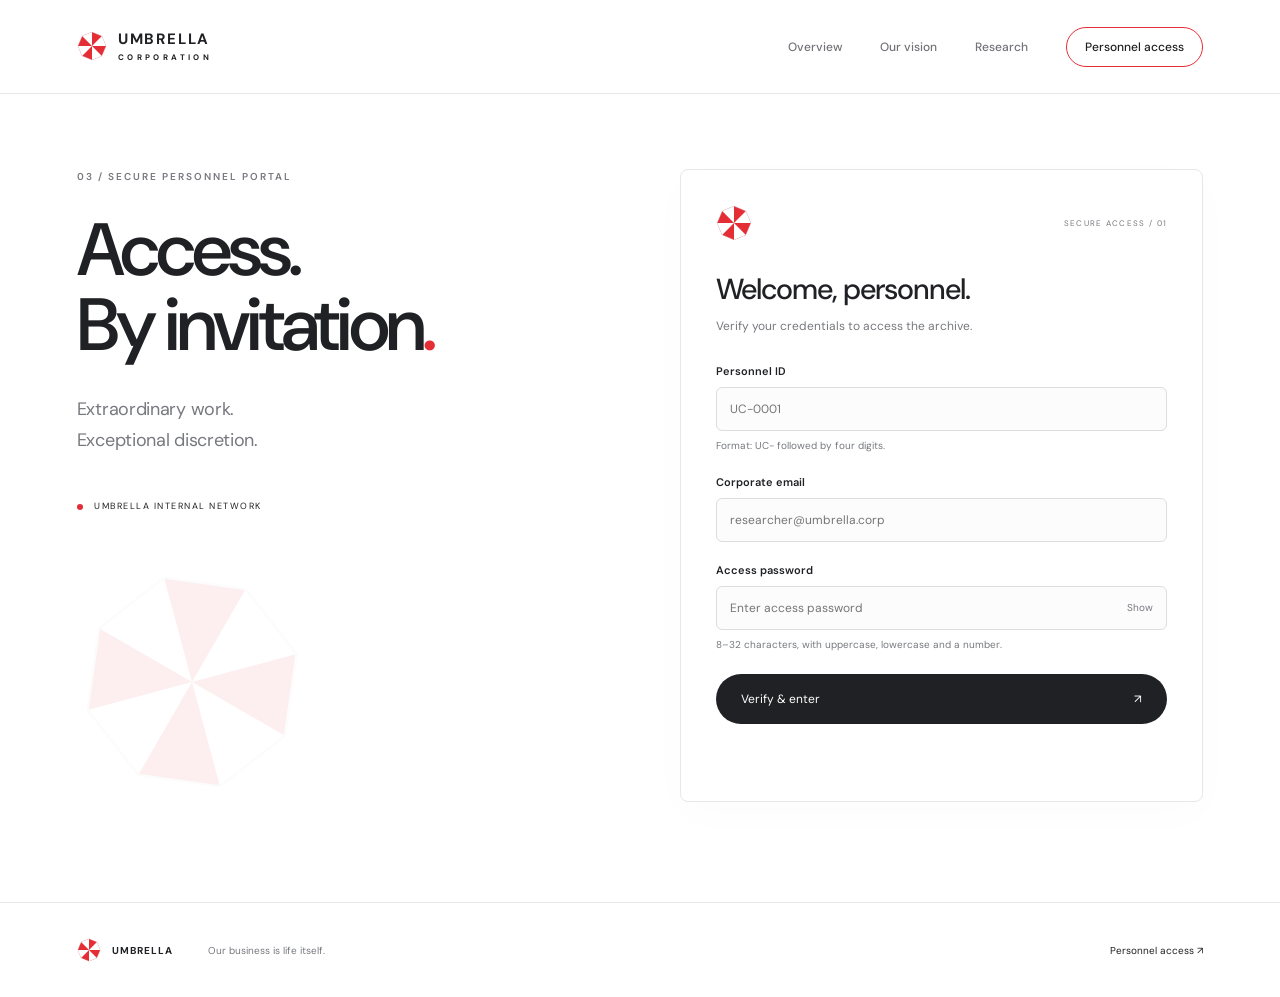
==== access.html @ cc04bc3c "Add website files and assets" ====
<!doctype html>
<html lang="en">
  <head>
    <meta charset="UTF-8" />
    <meta name="viewport" content="width=device-width, initial-scale=1" />
    <meta
      name="description"
      content="Umbrella Corporation. Advancing life sciences, biotechnology and a healthier tomorrow."
    />
    <title>Personnel access — Umbrella Corporation</title>
    <link rel="icon" href="assets/umbrella.svg" type="image/svg+xml" />
    <link rel="stylesheet" href="style.css" />
    <script src="script.js" defer></script>
  </head>
  <body>
    <a class="skip-link" href="#main">Skip to content</a>
    <header class="header">
      <a class="brand" href="index.html" aria-label="Umbrella Corporation home"
        ><img src="assets/umbrella.svg" width="30" height="30" alt="" /><span
          >UMBRELLA<span class="brand-sub">CORPORATION</span></span
        ></a
      ><button
        class="menu-toggle"
        aria-expanded="false"
        aria-controls="navigation"
      >
        Menu <span>＋</span>
      </button>
      <nav id="navigation" aria-label="Main navigation">
        <a href="index.html">Overview</a><a href="vision.html">Our vision</a
        ><a href="research.html">Research</a
        ><a href="access.html" aria-current="page">Personnel access</a>
      </nav>
    </header>
    <main id="main" class="access-main">
      <section class="access-intro">
        <p class="eyebrow">03 / SECURE PERSONNEL PORTAL</p>
        <h1>Access.<br />By invitation<span class="red">.</span></h1>
        <p class="lead">Extraordinary work.<br />Exceptional discretion.</p>
        <div class="security-note">
          <span class="status-dot"></span> UMBRELLA INTERNAL NETWORK
        </div>
        <img class="access-watermark" src="assets/umbrella.svg" alt="" />
      </section>
      <section class="form-panel" id="login-panel">
        <div class="panel-top">
          <img src="assets/umbrella.svg" width="36" height="36" alt="" /><span
            >SECURE ACCESS / 01</span
          >
        </div>
        <h2>Welcome, personnel.</h2>
        <p>Verify your credentials to access the archive.</p>
        <form id="access-form" novalidate>
          <div class="field">
            <label for="personnel">Personnel ID</label
            ><input
              id="personnel"
              name="personnel"
              placeholder="UC-0001"
              required
              minlength="7"
              maxlength="7"
              pattern="UC-[0-9]{4}"
              autocomplete="off"
              aria-describedby="personnel-help personnel-error"
            /><small id="personnel-help"
              >Format: UC- followed by four digits.</small
            ><span class="error" id="personnel-error"></span>
          </div>
          <div class="field">
            <label for="email">Corporate email</label
            ><input
              id="email"
              name="email"
              type="email"
              placeholder="researcher@umbrella.corp"
              required
              maxlength="100"
              autocomplete="off"
              aria-describedby="email-error"
            /><span class="error" id="email-error"></span>
          </div>
          <div class="field">
            <label for="password">Access password</label>
            <div class="password-wrap">
              <input
                id="password"
                name="password"
                type="password"
                placeholder="Enter access password"
                required
                minlength="8"
                maxlength="32"
                autocomplete="off"
                aria-describedby="password-help password-error"
              /><button
                type="button"
                id="toggle-password"
                aria-label="Show password"
                aria-pressed="false"
              >
                Show
              </button>
            </div>
            <small id="password-help"
              >8–32 characters, with uppercase, lowercase and a number.</small
            ><span class="error" id="password-error"></span>
          </div>
          <button class="button submit-button" type="submit">
            Verify & enter <span>↗</span>
          </button>
          <p id="form-status" role="status" aria-live="polite"></p>
        </form>
      </section>
      <section
        id="classified-panel"
        class="classified-panel"
        hidden
        tabindex="-1"
      >
        <div class="panel-top">
          <span class="status-dot"></span
          ><span>IDENTITY VERIFIED · SESSION ACTIVE</span>
        </div>
        <p class="eyebrow">LEVEL 04 / RESTRICTED ARCHIVE</p>
        <h2>Welcome to<br />the other side.</h2>
        <p class="archive-intro">
          Special projects division. For your eyes only.
        </p>
        <article class="archive-item">
          <span>PROJECT / T</span>
          <h3>T-Virus programme</h3>
          <p>
            Special projects archive. Access limited to cleared personnel.
            Research records remain sealed.
          </p>
          <b>CLASSIFIED</b>
        </article>
        <article class="archive-item">
          <span>FACILITY / 01</span>
          <h3>The Hive</h3>
          <p>
            Underground research complex. Facility status: isolated. External
            communications suspended.
          </p>
          <b>RESTRICTED</b>
        </article>
        <button class="button" id="sign-out">End session ↗</button>
      </section>
    </main>
    <footer>
      <a class="brand footer-brand" href="index.html"
        ><img
          src="assets/umbrella.svg"
          width="24"
          height="24"
          alt="Umbrella logo"
        /><span>UMBRELLA</span></a
      >
      <p>Our business is life itself.</p>
      <a href="access.html">Personnel access ↗</a>
    </footer>
  </body>
</html>
---- style.css ----
@import url("https://fonts.googleapis.com/css2?family=DM+Sans:wght@400;450;500;550;600;650;700&display=swap");
:root {
  --ink: #202124;
  --muted: #77797e;
  --red: #e52d36;
  --line: #e7e7e9;
  --light: #f5f5f7;
}
* {
  box-sizing: border-box;
}
body {
  margin: 0;
  background: #fff;
  color: var(--ink);
  font-family:
    "DM Sans",
    -apple-system,
    BlinkMacSystemFont,
    "Segoe UI",
    sans-serif;
  -webkit-font-smoothing: antialiased;
}
a {
  color: inherit;
  text-decoration: none;
}
button,
input {
  font: inherit;
}
button,
a,
input {
  -webkit-tap-highlight-color: transparent;
}
button {
  cursor: pointer;
}
a:focus-visible,
button:focus-visible,
input:focus-visible {
  outline: 3px solid #e52d3680;
  outline-offset: 5px;
}
img {
  max-width: 100%;
}
.header {
  height: 94px;
  max-width: 1440px;
  margin: auto;
  padding: 0 6%;
  display: flex;
  align-items: center;
  justify-content: space-between;
  border-bottom: 1px solid var(--line);
}
.brand {
  display: flex;
  align-items: center;
  gap: 11px;
  font-size: 15px;
  font-weight: 700;
  letter-spacing: 1.8px;
  line-height: 1.1;
}
.brand-sub {
  display: block;
  font-size: 8px;
  letter-spacing: 3.4px;
  margin-top: 5px;
}
nav {
  display: flex;
  align-items: center;
  gap: 38px;
  font-size: 12px;
  font-weight: 500;
}
nav a {
  color: #727378;
  padding: 12px 0;
  position: relative;
}
nav a:hover,
nav a[aria-current] {
  color: var(--ink);
}
nav a[aria-current]:after {
  content: "";
  position: absolute;
  bottom: 1px;
  left: 0;
  width: 16px;
  height: 2px;
  background: var(--red);
}
nav a:last-child {
  border: 1px solid #d8d8dc;
  border-radius: 30px;
  padding: 11px 18px;
}
nav a:last-child[aria-current]:after {
  display: none;
}
nav a:last-child[aria-current] {
  border-color: var(--red);
}
.menu-toggle {
  display: none;
}
.announcement {
  font-size: 11px;
  text-align: center;
  padding: 16px 20px;
  background: #f8f8f9;
  color: #7a7b80;
}
.announcement a {
  margin-left: 12px;
  color: var(--ink);
}
.announcement a span {
  margin-left: 8px;
}
.status-dot {
  display: inline-block;
  width: 6px;
  height: 6px;
  border-radius: 50%;
  background: var(--red);
  margin-right: 8px;
  vertical-align: middle;
}
.hero {
  max-width: 1440px;
  margin: auto;
  min-height: 660px;
  display: grid;
  grid-template-columns: 1fr 1fr;
  padding: 80px 6% 50px;
  overflow: hidden;
}
.eyebrow {
  font-size: 10px;
  font-weight: 600;
  letter-spacing: 2px;
  line-height: 1.6;
  color: var(--muted);
  margin: 0 0 28px;
}
h1,
h2,
h3,
p {
  margin-top: 0;
}
h1 {
  font-size: clamp(54px, 6.8vw, 100px);
  line-height: 1.02;
  letter-spacing: -6px;
  font-weight: 550;
  margin-bottom: 30px;
}
.red {
  color: var(--red);
}
.lead {
  font-size: 18px;
  line-height: 1.7;
  color: var(--muted);
  letter-spacing: -0.3px;
  margin-bottom: 30px;
}
.button {
  display: inline-flex;
  justify-content: center;
  align-items: center;
  gap: 30px;
  padding: 17px 25px;
  border-radius: 30px;
  background: var(--ink);
  color: white;
  font-size: 12px;
  border: 0;
  transition:
    background 0.2s,
    transform 0.2s;
}
.button:hover {
  background: var(--red);
  transform: translateY(-2px);
}
.hero-note {
  font-size: 8px;
  letter-spacing: 1.7px;
  color: #929398;
  margin-top: 52px;
}
.art-caption {
  position: absolute;
  bottom: 20px;
  left: 10%;
  right: 0;
  display: flex;
  justify-content: space-between;
  gap: 20px;
  font-size: 7px;
  letter-spacing: 1.3px;
  color: #9a9ba1;
}
.section-pad {
  padding: 80px 6%;
  max-width: 1440px;
  margin: auto;
}
.intro {
  display: grid;
  grid-template-columns: 1fr 1.4fr;
  border-top: 1px solid var(--line);
}
h2 {
  font-size: clamp(32px, 3.4vw, 48px);
  font-weight: 500;
  line-height: 1.15;
  letter-spacing: -1.8px;
  margin-bottom: 24px;
}
.intro p:not(.eyebrow),
.research-row p:not(.eyebrow) {
  color: var(--muted);
  font-size: 15px;
  line-height: 1.9;
  max-width: 510px;
}
.text-link {
  display: inline-block;
  margin-top: 12px;
  font-size: 12px;
}
.text-link:hover {
  color: var(--red);
}
.feature-grid {
  max-width: 1440px;
  margin: auto;
  padding: 0 6% 80px;
  display: grid;
  grid-template-columns: 1fr 1fr;
  gap: 20px;
}
.feature {
  height: 410px;
  border-radius: 4px;
  padding: 35px;
  position: relative;
  overflow: hidden;
}
.feature-light {
  background: var(--light);
}
.feature-dark {
  background: #202124;
  color: white;
}
.feature .eyebrow {
  font-size: 9px;
  margin-bottom: 20px;
}
.feature h3 {
  font-size: 32px;
  font-weight: 500;
  line-height: 1.12;
  letter-spacing: -1px;
  position: relative;
  z-index: 1;
}
.feature-link {
  position: absolute;
  bottom: 28px;
  left: 35px;
  right: 35px;
  display: flex;
  justify-content: space-between;
  align-items: center;
  font-size: 12px;
}
.feature-link b {
  font-size: 22px;
  font-weight: 400;
}
.feature-logo {
  position: absolute;
  width: 170px;
  right: 48px;
  bottom: 75px;
  transform: rotate(-12deg);
  opacity: 0.9;
  transition: transform 0.5s;
}
.feature:hover .feature-logo {
  transform: rotate(8deg);
}
.cell-art {
  position: absolute;
  width: 240px;
  height: 210px;
  right: 12px;
  bottom: 45px;
  filter: drop-shadow(8px 15px 14px #9993);
}
.cell-art i {
  position: absolute;
  border: 12px solid #e4e4ea90;
  border-radius: 48% 52% 60% 40%;
  width: 135px;
  height: 135px;
  background: radial-gradient(
    circle at 55% 50%,
    #e74a55 0,
    #d53040 18%,
    #f0a6ac88 20%,
    #f6eef0aa 50%,
    #dadbe5aa 75%
  );
  box-shadow:
    inset 3px 3px 12px white,
    5px 5px 12px #b3b4c333;
}
.cell-art i:nth-child(2) {
  top: 67px;
  left: 70px;
  transform: rotate(55deg);
}
.cell-art i:nth-child(3) {
  left: 110px;
  top: -5px;
  transform: scale(0.65);
}
footer {
  border-top: 1px solid var(--line);
  padding: 35px 6%;
  display: flex;
  align-items: center;
  gap: 35px;
  font-size: 10px;
  line-height: 1.7;
  color: var(--muted);
  max-width: 1440px;
  margin: auto;
}
footer p {
  margin: 0;
}
footer > span {
  margin-left: auto;
}
footer > a:last-child {
  color: var(--ink);
}
.footer-brand {
  font-size: 10px;
  letter-spacing: 1px;
  color: var(--ink);
}
.page-heading {
  max-width: 1440px;
  margin: auto;
  padding: 85px 6% 60px;
}
.page-heading h1 {
  font-size: clamp(50px, 6.2vw, 84px);
  letter-spacing: -4.5px;
}
.vision-banner {
  margin: 0 6% 70px;
  padding: 70px 8%;
  background: var(--light);
  display: flex;
  align-items: center;
  gap: 65px;
  position: relative;
  min-height: 350px;
}
.vision-banner img {
  width: 180px;
  filter: drop-shadow(0 15px 16px #bdbdc733);
}
.vision-banner p {
  font-size: 60px;
  font-weight: 500;
  letter-spacing: -3px;
  line-height: 1.05;
  margin: 0;
}
.vision-banner > span {
  position: absolute;
  bottom: 25px;
  font-size: 8px;
  letter-spacing: 2px;
  color: var(--muted);
}
.principles {
  display: grid;
  grid-template-columns: repeat(3, 1fr);
  gap: 50px;
  border-top: 1px solid var(--line);
}
.principles article > span {
  font-size: 11px;
  color: var(--red);
}
.principles h3 {
  margin-top: 30px;
  font-size: 23px;
  font-weight: 500;
  letter-spacing: -0.7px;
}
.principles p {
  font-size: 14px;
  color: var(--muted);
  line-height: 1.8;
}
.closing {
  text-align: center;
  padding: 80px 24px;
  background: var(--light);
}
.research-list {
  padding: 0 6%;
  max-width: 1440px;
  margin: auto;
}
.research-row {
  display: grid;
  grid-template-columns: 1fr 1fr;
  gap: 80px;
  align-items: center;
  margin-bottom: 70px;
}
.research-visual {
  position: relative;
  height: 390px;
  background: var(--light);
  border-radius: 28px;
  overflow: hidden;
}
.research-visual > span {
  position: absolute;
  bottom: 25px;
  left: 25px;
  font-size: 8px;
  letter-spacing: 1.5px;
  color: var(--muted);
}
.research-visual .cell-art {
  transform: scale(1.5);
  right: 20%;
  bottom: 80px;
}
.tag {
  display: inline-block;
  border: 1px solid var(--line);
  border-radius: 20px;
  padding: 9px 12px;
  font-size: 8px;
  letter-spacing: 1px;
  margin: 8px 6px 0 0;
}
.visual-molecule {
  background: #eeeef1;
}
.molecule {
  position: absolute;
  top: 40px;
  left: 22%;
  width: 220px;
  height: 280px;
  transform: rotate(-25deg);
}
.molecule i {
  position: absolute;
  width: 90px;
  height: 90px;
  background: radial-gradient(circle at 30% 25%, white, #e4e4e9 55%, #aaaab8);
  border-radius: 50%;
  box-shadow: 5px 10px 15px #9994;
}
.molecule i:nth-child(2) {
  left: 100px;
  top: 60px;
  background: radial-gradient(circle at 30% 25%, #ff8c90, #e52d36 55%, #990818);
}
.molecule i:nth-child(3) {
  top: 140px;
  left: 40px;
}
.molecule i:nth-child(4) {
  top: 200px;
  left: 130px;
  width: 65px;
  height: 65px;
}
.molecule i:nth-child(5) {
  top: 0;
  left: 140px;
  width: 55px;
  height: 55px;
}
.restricted-strip {
  margin: 0 6% 80px;
  padding: 45px;
  background: var(--light);
  display: flex;
  align-items: center;
  justify-content: space-between;
  gap: 30px;
}
.restricted-strip h2 {
  font-size: 32px;
  margin-bottom: 15px;
}
.restricted-strip p:not(.eyebrow) {
  color: var(--muted);
  font-size: 14px;
  margin: 0;
}
.restricted-strip .eyebrow {
  margin-bottom: 15px;
}
.access-main {
  max-width: 1320px;
  margin: auto;
  padding: 75px 6% 100px;
  display: grid;
  grid-template-columns: 1fr 1fr;
  gap: 80px;
}
.access-intro {
  position: relative;
  overflow: hidden;
}
.access-intro h1 {
  font-size: 74px;
  letter-spacing: -4px;
}
.security-note {
  margin-top: 45px;
  font-size: 9px;
  letter-spacing: 1.5px;
}
.demo-note {
  font-size: 11px;
  line-height: 1.8;
  color: var(--muted);
  margin-top: 20px;
}
.access-watermark {
  width: 230px;
  margin-top: 55px;
  opacity: 0.07;
  transform: rotate(-15deg);
}
.form-panel,
.classified-panel {
  padding: 35px;
  border: 1px solid var(--line);
  border-radius: 8px;
  box-shadow: 0 12px 45px #15152a04;
}
.panel-top {
  display: flex;
  align-items: center;
  justify-content: space-between;
  margin-bottom: 32px;
  font-size: 8px;
  letter-spacing: 1.3px;
  color: var(--muted);
}
.form-panel h2 {
  font-size: 29px;
  letter-spacing: -1px;
  margin-bottom: 12px;
}
.form-panel > p {
  font-size: 12px;
  color: var(--muted);
  margin-bottom: 30px;
}
.field {
  margin-bottom: 21px;
}
.field > label {
  display: block;
  font-size: 11px;
  font-weight: 600;
  margin-bottom: 9px;
}
.field input:not([type="checkbox"]) {
  width: 100%;
  border: 1px solid #dcdce1;
  border-radius: 6px;
  background: #fcfcfd;
  padding: 13px;
  font-size: 12px;
  color: var(--ink);
}
.field input[aria-invalid="true"] {
  border-color: var(--red);
}
.field small {
  font-size: 10px;
  line-height: 1.6;
  color: var(--muted);
  display: block;
  margin-top: 7px;
}
.error {
  display: block;
  font-size: 11px;
  line-height: 1.5;
  color: #bb1b28;
  margin-top: 6px;
}
.error:empty {
  display: none;
}
.password-wrap {
  position: relative;
}
.password-wrap input {
  padding-right: 58px !important;
}
.password-wrap button {
  position: absolute;
  right: 12px;
  top: 13px;
  background: none;
  border: 0;
  color: var(--muted);
  font-size: 10px;
  padding: 2px;
}
.field .checkbox-label {
  display: flex;
  align-items: flex-start;
  gap: 8px;
  font-weight: 400;
  line-height: 1.6;
  color: #66676e;
}
.checkbox-label input {
  accent-color: var(--red);
  margin: 2px 0;
  width: 14px;
  height: 14px;
  flex-shrink: 0;
}
.submit-button {
  width: 100%;
  justify-content: space-between;
}
.demo-box {
  border-top: 1px solid var(--line);
  padding-top: 20px;
  margin-top: 25px;
}
.demo-box > span {
  font-size: 8px;
  letter-spacing: 1px;
  color: var(--muted);
}
.demo-box button {
  float: right;
  background: none;
  border: 0;
  padding: 0;
  font-size: 10px;
}
.demo-box p {
  font-size: 9px;
  color: var(--muted);
  margin: 12px 0 0;
  line-height: 1.7;
  overflow-wrap: anywhere;
}
#form-status {
  font-size: 11px;
  line-height: 1.6;
  margin: 12px 0 0;
  color: #bb1b28;
}
.classified-panel {
  background: #202124;
  color: white;
}
.classified-panel .eyebrow {
  color: #f17279;
}
.classified-panel h2 {
  font-size: 44px;
}
.archive-intro {
  font-size: 13px;
  color: #b8b8c0;
}
.archive-item {
  padding: 25px 0;
  border-top: 1px solid #ffffff20;
}
.archive-item > span {
  font-size: 8px;
  letter-spacing: 1.5px;
  color: #a7a7b0;
}
.archive-item h3 {
  font-size: 21px;
  font-weight: 500;
  margin: 12px 0;
}
.archive-item p {
  font-size: 12px;
  line-height: 1.8;
  color: #a7a7b0;
}
.archive-item b {
  font-size: 8px;
  letter-spacing: 1.5px;
  color: #f17279;
}
.classified-panel .button {
  background: white;
  color: var(--ink);
  margin-top: 10px;
}
.classified-panel .demo-note {
  color: #a7a7b0;
}
[hidden] {
  display: none !important;
}
.skip-link {
  position: fixed;
  top: -80px;
  left: 20px;
  z-index: 10;
  background: white;
  padding: 15px;
}
.skip-link:focus {
  top: 10px;
}
@media (min-width: 1500px) {
  .vision-banner,
  .restricted-strip {
    max-width: 1268px;
    margin-left: auto;
    margin-right: auto;
  }
}
@media (max-width: 1000px) {
  nav {
    gap: 20px;
  }
  .hero {
    min-height: 590px;
    padding-top: 70px;
  }
  h1 {
    letter-spacing: -4px;
  }
  .art-caption {
    font-size: 6px;
    bottom: 30px;
  }
  .access-main {
    gap: 40px;
  }
  .access-intro h1 {
    font-size: 60px;
  }
  .form-panel,
  .classified-panel {
    padding: 25px;
  }
  .research-row {
    gap: 40px;
  }
  .vision-banner p {
    font-size: 50px;
  }
  .feature-logo {
    width: 140px;
    right: 25px;
  }
  footer {
    gap: 20px;
  }
  .footer-brand span {
    display: none;
  }
}
@media (max-width: 700px) {
  .header {
    height: 75px;
    padding: 0 6%;
    position: relative;
    z-index: 5;
  }
  .brand {
    font-size: 12px;
  }
  .brand-sub {
    font-size: 7px;
  }
  .brand img {
    width: 27px;
  }
  .menu-toggle {
    display: flex;
    gap: 16px;
    align-items: center;
    background: none;
    border: 0;
    font-size: 12px;
    padding: 10px 0;
  }
  .menu-toggle span {
    font-size: 22px;
  }
  nav {
    display: none;
    position: absolute;
    top: 74px;
    left: 0;
    right: 0;
    background: #fff;
    padding: 24px 6%;
    border-bottom: 1px solid var(--line);
    flex-direction: column;
    align-items: stretch;
    gap: 10px;
  }
  nav.is-open {
    display: flex;
  }
  nav a:last-child {
    align-self: flex-start;
  }
  nav a[aria-current]:after {
    bottom: 4px;
  }
  .announcement {
    font-size: 9px;
    line-height: 1.8;
    padding: 12px 5%;
  }
  .announcement a {
    margin-left: 6px;
  }
  .hero {
    grid-template-columns: 1fr;
    padding: 55px 6% 20px;
    min-height: 0;
  }
  .hero h1 {
    font-size: 70px;
    letter-spacing: -4px;
  }
  .eyebrow {
    font-size: 8px;
    letter-spacing: 1.5px;
    margin-bottom: 24px;
  }
  .lead {
    font-size: 16px;
  }
  .hero-note {
    margin-top: 30px;
  }
  .art-caption {
    bottom: 15px;
    font-size: 6px;
    left: 0;
  }
  .section-pad {
    padding: 48px 6%;
  }
  .intro {
    grid-template-columns: 1fr;
    gap: 5px;
  }
  h2 {
    font-size: 34px;
    letter-spacing: -1.5px;
  }
  .intro p:not(.eyebrow) {
    font-size: 14px;
  }
  .feature-grid {
    grid-template-columns: 1fr;
    padding-bottom: 45px;
  }
  .feature {
    height: 360px;
    padding: 28px;
  }
  .feature h3 {
    font-size: 30px;
  }
  .feature-link {
    left: 28px;
    right: 28px;
  }
  .feature-logo {
    width: 155px;
    right: 40px;
  }
  .cell-art {
    transform: scale(0.9);
    transform-origin: right bottom;
  }
  footer {
    flex-wrap: wrap;
    gap: 20px;
    padding: 30px 6%;
  }
  footer > span {
    margin-left: 0;
    flex-basis: 100%;
    order: 4;
    font-size: 9px;
  }
  .footer-brand span {
    display: block;
  }
  footer > a:last-child {
    margin-left: auto;
  }
  footer p {
    display: none;
  }
  .page-heading {
    padding: 55px 6% 30px;
  }
  .page-heading h1 {
    font-size: 49px;
    letter-spacing: -2.5px;
  }
  .vision-banner {
    padding: 45px 8% 65px;
    gap: 28px;
    min-height: 250px;
    margin-bottom: 30px;
  }
  .vision-banner img {
    width: 90px;
  }
  .vision-banner p {
    font-size: 35px;
    letter-spacing: -1.7px;
  }
  .vision-banner > span {
    font-size: 6px;
  }
  .principles {
    grid-template-columns: 1fr;
    gap: 30px;
  }
  .principles h3 {
    margin-top: 15px;
  }
  .principles p {
    margin-bottom: 0;
  }
  .closing {
    padding: 55px 6%;
  }
  .research-row {
    grid-template-columns: 1fr;
    gap: 30px;
    margin-bottom: 45px;
  }
  .research-visual {
    height: 300px;
  }
  .research-visual .cell-art {
    transform: scale(1.15);
    bottom: 55px;
  }
  .research-row h2 {
    font-size: 34px;
  }
  .restricted-strip {
    flex-direction: column;
    align-items: flex-start;
    padding: 30px;
    margin-bottom: 45px;
  }
  .restricted-strip h2 {
    font-size: 28px;
  }
  .access-main {
    grid-template-columns: 1fr;
    padding: 50px 6%;
    gap: 35px;
  }
  .access-intro h1 {
    font-size: 62px;
  }
  .access-intro .lead {
    margin-bottom: 20px;
  }
  .security-note {
    margin-top: 25px;
  }
  .access-watermark {
    position: absolute;
    right: -20px;
    bottom: 0;
    width: 140px;
    margin: 0;
  }
  .access-intro .demo-note {
    position: relative;
    z-index: 1;
    font-size: 10px;
  }
  .form-panel,
  .classified-panel {
    padding: 25px;
  }
  .button {
    padding: 16px 23px;
  }
}
@media (prefers-reduced-motion: reduce) {
  *,
  *:before,
  *:after {
    scroll-behavior: auto !important;
    transition: none !important;
  }
}

/* Homepage carousel: polished emblem and headquarters. */
.hero-carousel {
  max-width: 1440px;
  margin: auto;
}
.logo-stage {
  position: relative;
  display: grid;
  place-items: center;
  min-height: 500px;
  background: radial-gradient(
    ellipse at 50% 48%,
    #eef0f4 0%,
    #fafafb 42%,
    transparent 68%
  );
}
.hero-emblem {
  display: block;
  width: min(115%, 590px);
  max-width: 115%;
  height: auto;
  transform: rotate(-12deg);
}
.logo-stage .art-caption {
  left: 8%;
  right: 0;
  bottom: 20px;
}
.headquarters-slide {
  position: relative;
  min-height: 660px;
  isolation: isolate;
  overflow: hidden;
  background: #263542;
  color: #fff;
}
.headquarters-image {
  position: absolute;
  inset: 0;
  width: 100%;
  height: 100%;
  object-fit: cover;
  object-position: 63% center;
  z-index: -2;
}
.headquarters-slide::before {
  content: "";
  position: absolute;
  inset: 0;
  z-index: -1;
  background: linear-gradient(
    90deg,
    rgba(12, 25, 37, 0.75),
    rgba(12, 25, 37, 0.34) 48%,
    rgba(12, 25, 37, 0.04) 78%
  );
}
.headquarters-copy {
  padding: 85px 6% 80px;
  max-width: 850px;
}
.headquarters-copy .eyebrow {
  color: #eef1f6;
}
.headquarters-copy h2 {
  font-size: clamp(60px, 7vw, 100px);
  font-weight: 550;
  letter-spacing: -5px;
  line-height: 1.03;
  margin: 45px 0 28px;
  text-wrap: balance;
}
.headquarters-copy h2 span {
  color: #ff626b;
}
.headquarters-copy > p:not(.eyebrow) {
  font-size: 18px;
  line-height: 1.7;
  color: #f1f3f6;
}
.headquarters-copy .button {
  margin-top: 12px;
  background: #fff;
  color: #202124;
}
.headquarters-copy .button:hover {
  background: #e9e9ef;
}
.slide-controls {
  display: flex;
  justify-content: space-between;
  align-items: center;
  gap: 24px;
  padding: 15px 6% 25px;
}
.slide-counter {
  font-size: 10px;
  color: #77797e;
  letter-spacing: 2px;
  min-width: 65px;
}
.slide-selectors {
  display: flex;
  align-items: center;
  gap: 6px;
}
.slide-dot {
  width: 44px;
  height: 44px;
  padding: 0;
  border: 0;
  background: transparent;
  display: grid;
  place-items: center;
}
.slide-dot::after {
  content: "";
  width: 7px;
  height: 7px;
  border-radius: 20px;
  background: #d4d5da;
  transition:
    width 0.2s,
    background 0.2s;
}
.slide-dot[aria-pressed="true"]::after {
  width: 30px;
  background: #e52d36;
}
.slide-arrows {
  display: flex;
  gap: 8px;
}
.slide-arrows button {
  width: 44px;
  height: 44px;
  border: 0;
  border-radius: 50%;
  background: #f2f2f5;
  color: #202124;
  font-size: 20px;
}
.slide-arrows button:hover {
  background: #e5e5eb;
}
@media (max-width: 1000px) {
  .logo-stage {
    min-height: 400px;
  }
  .headquarters-slide {
    min-height: 590px;
  }
}
@media (max-width: 700px) {
  .logo-stage {
    min-height: 345px;
    max-width: 440px;
    width: 100%;
    margin: 0 auto;
  }
  .hero-emblem {
    width: 100%;
    max-width: 370px;
  }
  .logo-stage .art-caption {
    left: 0;
    bottom: 10px;
  }
  .headquarters-slide {
    min-height: 660px;
  }
  .headquarters-image {
    object-position: 63% center;
  }
  .headquarters-slide::before {
    background: linear-gradient(
      180deg,
      rgba(12, 25, 37, 0.8),
      rgba(12, 25, 37, 0.25) 70%,
      rgba(12, 25, 37, 0.1)
    );
  }
  .headquarters-copy {
    padding: 55px 6%;
  }
  .headquarters-copy h2 {
    font-size: clamp(48px, 11vw, 72px);
    letter-spacing: -2.5px;
    margin-top: 35px;
  }
  .headquarters-copy > p:not(.eyebrow) {
    font-size: 15px;
  }
  .slide-controls {
    padding-top: 10px;
    padding-bottom: 15px;
    gap: 12px;
  }
}
@media (max-width: 700px) {
  .hero h1 {
    font-size: clamp(50px, 15.4vw, 70px);
    letter-spacing: -3.5px;
  }
}

/* Equal-height slides move horizontally without shifting the content below. */
.carousel-track {
  overflow: hidden;
  touch-action: pan-y;
}
.is-ready .carousel-track {
  display: grid;
  isolation: isolate;
}
.is-ready .hero-slide {
  grid-area: 1 / 1;
  width: 100%;
  margin: 0;
  opacity: 0;
  visibility: hidden;
  pointer-events: none;
  transform: translateX(6%);
  transition:
    opacity 650ms ease,
    transform 850ms cubic-bezier(0.22, 1, 0.36, 1),
    visibility 850ms;
}
.is-ready .hero-slide.is-active {
  opacity: 1;
  visibility: visible;
  pointer-events: auto;
  transform: translateX(0);
  z-index: 1;
}
.slide-timer {
  display: flex;
  align-items: center;
  gap: 12px;
  margin-left: auto;
}
.timer-label {
  min-width: 63px;
  font-size: 10px;
  color: var(--muted);
  font-variant-numeric: tabular-nums;
}
.timer-track {
  width: 70px;
  height: 2px;
  overflow: hidden;
  background: #e5e5eb;
}
.timer-progress {
  display: block;
  width: 100%;
  height: 100%;
  background: var(--red);
  transform: scaleX(0);
  transform-origin: left;
  transition: transform 200ms linear;
}
.rotation-toggle {
  min-width: 44px;
  min-height: 44px;
  padding: 0 8px;
  border: 0;
  background: none;
  color: var(--ink);
  font-size: 11px;
}
@media (max-width: 700px) {
  .slide-controls {
    flex-wrap: wrap;
  }
  .slide-timer {
    gap: 8px;
  }
  .timer-track {
    display: none;
  }
  .slide-controls {
    column-gap: 8px;
  }
  .slide-selectors {
    gap: 0;
  }
  .slide-dot {
    width: 32px;
  }
  .slide-counter {
    min-width: auto;
    font-size: 9px;
  }
  .slide-arrows {
    gap: 4px;
  }
  .slide-arrows button {
    width: 36px;
    height: 44px;
  }
}

/* Full-background headquarters story below the carousel. */
.world-story {
  position: relative;
  isolation: isolate;
  overflow: hidden;
  width: 100%;
  max-width: none;
  min-height: 650px;
  margin: 0;
  padding: 85px 6%;
  display: flex;
  align-items: center;
  color: #fff;
  background: #263542;
}
.world-story::before {
  content: "";
  position: absolute;
  inset: 0;
  z-index: -1;
  background: linear-gradient(
    90deg,
    rgba(12, 25, 37, 0.86),
    rgba(12, 25, 37, 0.55) 48%,
    rgba(12, 25, 37, 0.08) 80%
  );
}
.world-story-copy {
  max-width: 680px;
}
.world-story-copy .eyebrow {
  color: #e3e7ec;
}
.world-story-copy h2 {
  font-size: clamp(42px, 5vw, 70px);
  letter-spacing: -2.5px;
}
.world-story-copy .red {
  color: #ff626b;
}
.world-story-copy > p:not(.eyebrow) {
  max-width: 420px;
  color: #eef1f5;
  font-size: 15px;
  line-height: 1.9;
}
.world-story-copy .text-link {
  color: #fff;
  padding-bottom: 6px;
  border-bottom: 1px solid #ffffff80;
}
.world-story-copy .text-link:hover {
  border-color: #fff;
}
.world-story-image {
  position: absolute;
  inset: 0;
  z-index: -2;
}
.world-story-image img {
  display: block;
  width: 100%;
  height: 100%;
  object-fit: cover;
  object-position: 63% center;
}
.world-story-image > span {
  position: absolute;
  bottom: 25px;
  right: 6%;
  font-size: 8px;
  letter-spacing: 1.7px;
  color: #fff;
  text-shadow: 0 1px 5px #000;
}
@media (max-width: 700px) {
  .world-story {
    min-height: 620px;
    padding: 65px 6% 85px;
    align-items: flex-start;
  }
  .world-story::before {
    background: linear-gradient(
      180deg,
      rgba(12, 25, 37, 0.88),
      rgba(12, 25, 37, 0.64) 55%,
      rgba(12, 25, 37, 0.15)
    );
  }
  .world-story-copy h2 {
    font-size: clamp(36px, 9vw, 48px);
    letter-spacing: -1.5px;
  }
  .world-story-image > span {
    left: 6%;
    right: auto;
    font-size: 7px;
  }
}

/* Two full-background product panels beneath the headquarters story. */
.product-showcase {
  display: grid;
  grid-template-columns: repeat(2, minmax(0, 1fr));
  gap: 2px;
  width: 100%;
  background: #fff;
}
.product-panel {
  position: relative;
  isolation: isolate;
  overflow: hidden;
  min-height: clamp(680px, 58vw, 880px);
  padding: 52px 7% 45px;
  text-align: center;
  background: #edf0f3;
}
.product-image {
  position: absolute;
  inset: 0;
  z-index: -2;
  width: 100%;
  height: 100%;
  object-fit: cover;
}
.product-canis .product-image {
  object-position: 59% center;
}
.product-revitalize .product-image {
  object-position: 50% center;
}
.product-panel::before {
  content: "";
  position: absolute;
  inset: 0;
  z-index: -1;
  background: linear-gradient(
    180deg,
    rgba(249, 250, 252, 0.97) 0%,
    rgba(249, 250, 252, 0.88) 22%,
    rgba(249, 250, 252, 0.35) 39%,
    transparent 52%
  );
}
.product-copy {
  max-width: 490px;
  margin: 0 auto;
}
.product-copy .eyebrow {
  margin-bottom: 17px;
  font-size: 9px;
  letter-spacing: 1.6px;
  color: #555a63;
}
.product-copy h2 {
  margin-bottom: 16px;
  font-size: clamp(50px, 5.4vw, 82px);
  font-weight: 550;
  line-height: 1;
  letter-spacing: -3px;
}
.product-tagline {
  margin-bottom: 15px;
  font-size: clamp(16px, 1.5vw, 22px);
  line-height: 1.4;
  letter-spacing: -0.4px;
}
.product-description {
  max-width: 390px;
  margin: 0 auto;
  color: #555a63;
  font-size: 13px;
  line-height: 1.8;
}
@media (max-width: 700px) {
  .product-showcase {
    grid-template-columns: 1fr;
  }
  .product-panel {
    min-height: 690px;
    padding: 42px 6% 30px;
  }
  .product-copy h2 {
    font-size: 60px;
  }
  .product-tagline {
    font-size: 18px;
  }
  .product-description {
    max-width: 330px;
    font-size: 12px;
  }
  .product-copy .eyebrow {
    font-size: 8px;
    letter-spacing: 1.2px;
  }
}

/* Keep the personnel link aligned after the footer copy is removed. */
footer > a:last-child {
  margin-left: auto;
}

/* Detailed microscopy imagery inside softly rounded research panels. */
.research-micrograph {
  display: block;
  width: 100%;
  height: 100%;
  object-fit: cover;
}
.research-visual > span {
  padding: 9px 13px;
  border-radius: 20px;
  background: rgba(255, 255, 255, 0.88);
  color: #555a63;
  backdrop-filter: blur(12px);
}
@media (max-width: 700px) {
  .research-visual {
    border-radius: 22px;
  }
  .research-visual > span {
    left: 18px;
    bottom: 18px;
    font-size: 7px;
  }
}
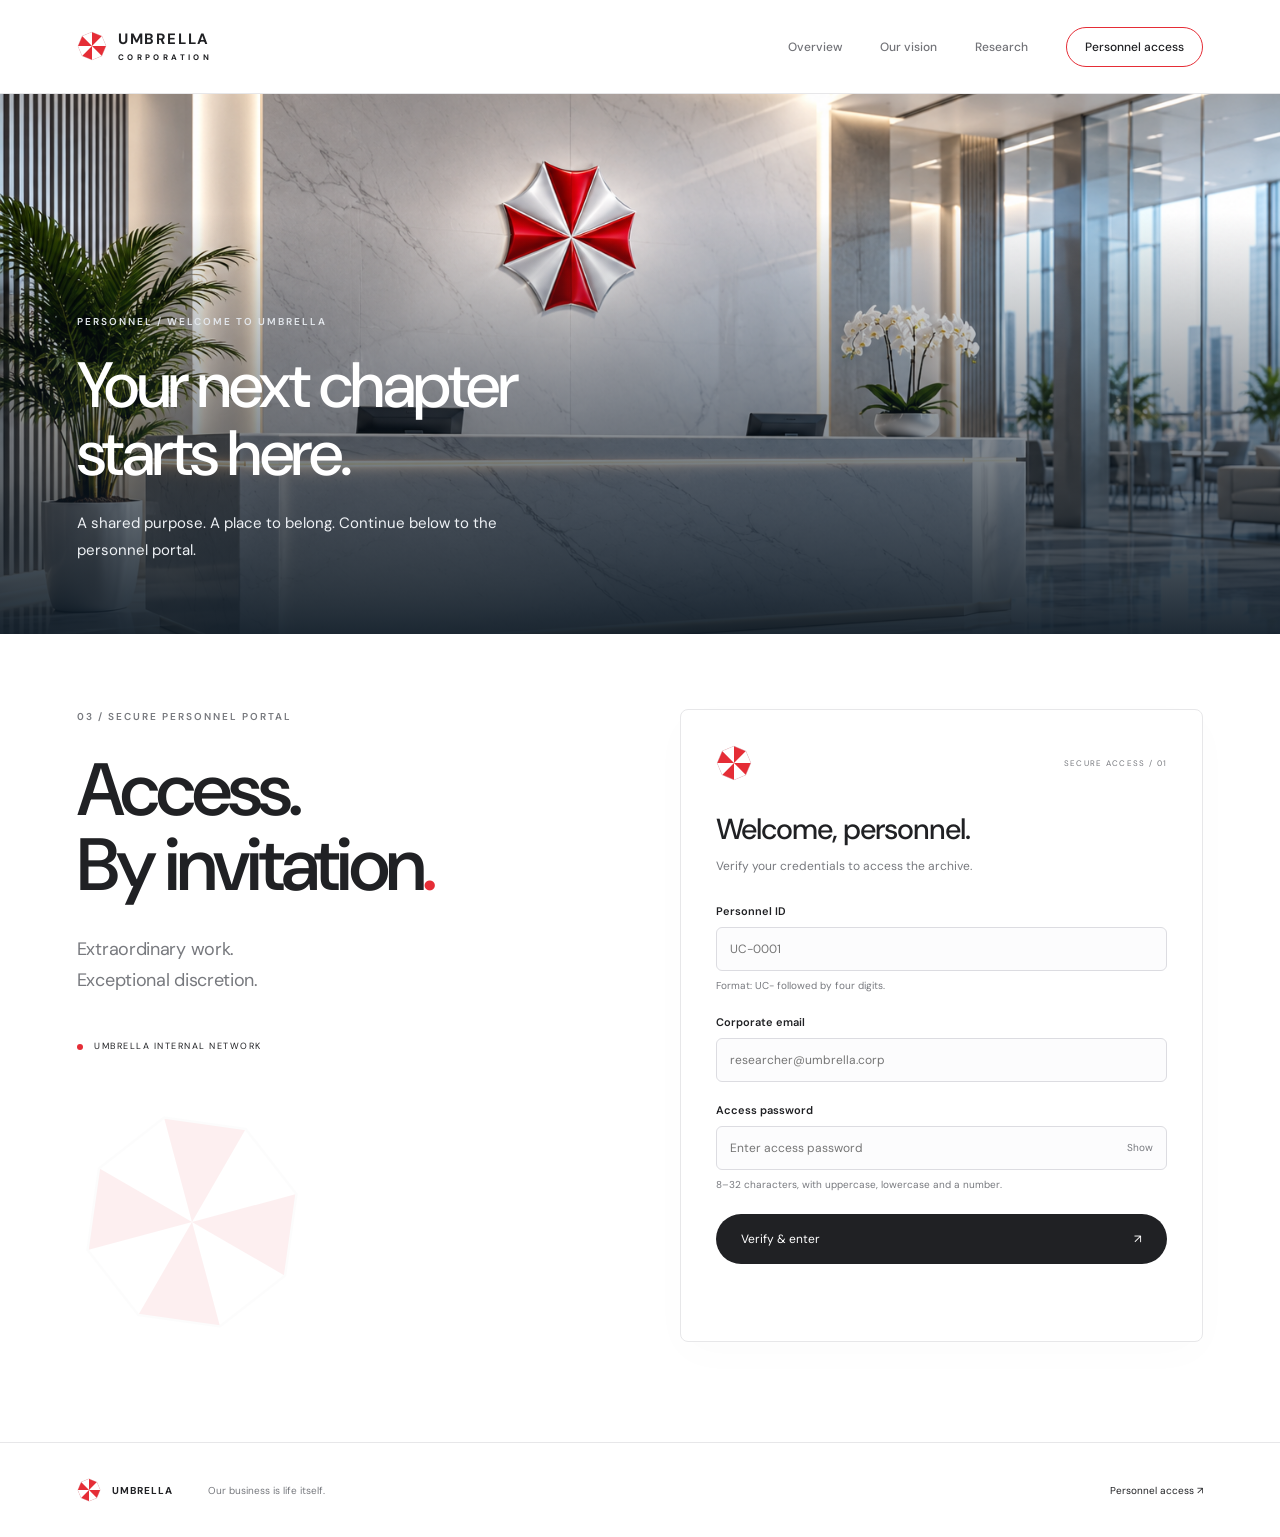
==== commit c159071b: "Integrate full-width imagery and silver DNA styling" ====
--- a/access.html
+++ b/access.html
@@ -32,7 +32,16 @@
         ><a href="access.html" aria-current="page">Personnel access</a>
       </nav>
     </header>
-    <main id="main" class="access-main">
+    <main id="main">
+      <section class="image-story image-story-reception">
+        <img class="image-story-photo" src="Images/Umbrella%20Pharmaceuticals%20Reception%20Lobby.png" width="1536" height="1024" loading="lazy" decoding="async" alt="Marble Umbrella Pharmaceuticals reception desk in a bright glass-walled lobby" />
+        <div class="image-story-copy">
+          <p class="eyebrow">PERSONNEL / WELCOME TO UMBRELLA</p>
+          <h2>Your next chapter<br />starts here.</h2>
+          <p>A shared purpose. A place to belong. Continue below to the personnel portal.</p>
+        </div>
+      </section>
+      <div class="access-main">
       <section class="access-intro">
         <p class="eyebrow">03 / SECURE PERSONNEL PORTAL</p>
         <h1>Access.<br />By invitation<span class="red">.</span></h1>
@@ -147,6 +156,7 @@
         </article>
         <button class="button" id="sign-out">End session ↗</button>
       </section>
+      </div>
     </main>
     <footer>
       <a class="brand footer-brand" href="index.html"
--- a/style.css
+++ b/style.css
@@ -1551,6 +1551,159 @@
   margin-left: auto;
 }
 
+.purpose-section {
+  display: block;
+  padding: clamp(80px, 9vw, 140px) 6%;
+  text-align: center;
+}
+.purpose-section > div {
+  max-width: 860px;
+  margin-inline: auto;
+}
+.purpose-section .eyebrow {
+  margin-bottom: 30px;
+}
+.purpose-section h2 {
+  font-size: clamp(40px, 5.6vw, 76px);
+  line-height: 1.08;
+  letter-spacing: -2.5px;
+  margin: 0 0 36px;
+}
+.purpose-section p:not(.eyebrow) {
+  max-width: 720px;
+  margin: 0 auto 22px;
+  font-size: clamp(17px, 1.5vw, 20px);
+  line-height: 1.85;
+  color: #62656d;
+}
+.purpose-section p:last-child { margin-bottom: 0; }
+
+/* One quiet silver helix flows behind the introduction and both links. */
+.dna-story {
+  position: relative;
+  isolation: isolate;
+  overflow: hidden;
+  background: #fafbfd;
+}
+.dna-strand {
+  position: absolute;
+  inset: 0;
+  width: 100%;
+  height: 100%;
+  max-width: none;
+  object-fit: cover;
+  opacity: 0.38;
+  pointer-events: none;
+  z-index: -1;
+}
+.dna-story .intro {
+  background: linear-gradient(90deg, #fafbfda8, #fafbfde8 45%, #fafbfda3);
+}
+.dna-story .feature-light {
+  background: #f0f3f7b8;
+  border: 1px solid #e0e5eb;
+}
+.dna-story .feature-dark {
+  background: #202833ed;
+  border: 1px solid #ffffff20;
+}
+.dna-story .feature .eyebrow,
+.dna-story .feature-link {
+  z-index: 1;
+}
+.dna-story .feature .eyebrow { position: relative; }
+.dna-story .cell-art { opacity: 0.55; }
+@media (max-width: 700px) {
+  .dna-strand {
+    object-fit: fill;
+    width: 170%;
+    left: -35%;
+    opacity: 0.28;
+  }
+}
+
+/* Edge-to-edge stories connect each photograph to its page. */
+.image-story {
+  position: relative;
+  isolation: isolate;
+  overflow: hidden;
+  width: 100%;
+  min-height: clamp(560px, 48vw, 760px);
+  display: flex;
+  align-items: flex-end;
+  padding: 70px 6%;
+  background: #263542;
+  color: #fff;
+}
+.image-story-photo {
+  position: absolute;
+  inset: 0;
+  z-index: -2;
+  width: 100%;
+  height: 100%;
+  object-fit: cover;
+}
+.image-story::before {
+  content: "";
+  position: absolute;
+  inset: 0;
+  z-index: -1;
+  background: linear-gradient(0deg, #0c1925ed, #0c19255c 48%, transparent 78%);
+}
+.image-story-copy {
+  max-width: 620px;
+}
+.image-story-copy .eyebrow {
+  color: #e3e7ec;
+  margin-bottom: 22px;
+}
+.image-story-copy h2 {
+  font-size: clamp(40px, 5vw, 70px);
+  line-height: 1.06;
+  letter-spacing: -2.5px;
+  margin-bottom: 22px;
+}
+.image-story-copy > p:not(.eyebrow) {
+  max-width: 430px;
+  font-size: 15px;
+  line-height: 1.8;
+  color: #eef1f5;
+  margin-bottom: 0;
+}
+.image-story-vial,
+.image-story-people {
+  align-items: center;
+}
+.image-story-vial::before,
+.image-story-people::before {
+  background: linear-gradient(90deg, #0c1925ed, #0c192599 38%, transparent 75%);
+}
+.image-story-vial { margin-bottom: 70px; }
+.image-story-people { margin-bottom: 70px; }
+.image-story-reception { min-height: 540px; }
+.image-story-reception .image-story-photo { object-position: center 42%; }
+@media (max-width: 700px) {
+  .image-story {
+    min-height: 600px;
+    padding: 45px 6%;
+    align-items: flex-end;
+  }
+  .image-story-copy h2 {
+    font-size: clamp(36px, 10vw, 48px);
+    letter-spacing: -1.5px;
+  }
+  .image-story-copy > p:not(.eyebrow) { font-size: 14px; }
+  .image-story-vial::before,
+  .image-story-people::before {
+    background: linear-gradient(0deg, #0c1925f5, #0c192580 45%, transparent 78%);
+  }
+  .image-story-vial .image-story-photo { object-position: 58% center; }
+  .image-story-people .image-story-photo { object-position: 70% center; }
+  .image-story-reception .image-story-photo { object-position: 46% center; }
+  .image-story-vial,
+  .image-story-people { margin-bottom: 45px; }
+}
+
 /* Detailed microscopy imagery inside softly rounded research panels. */
 .research-micrograph {
   display: block;
